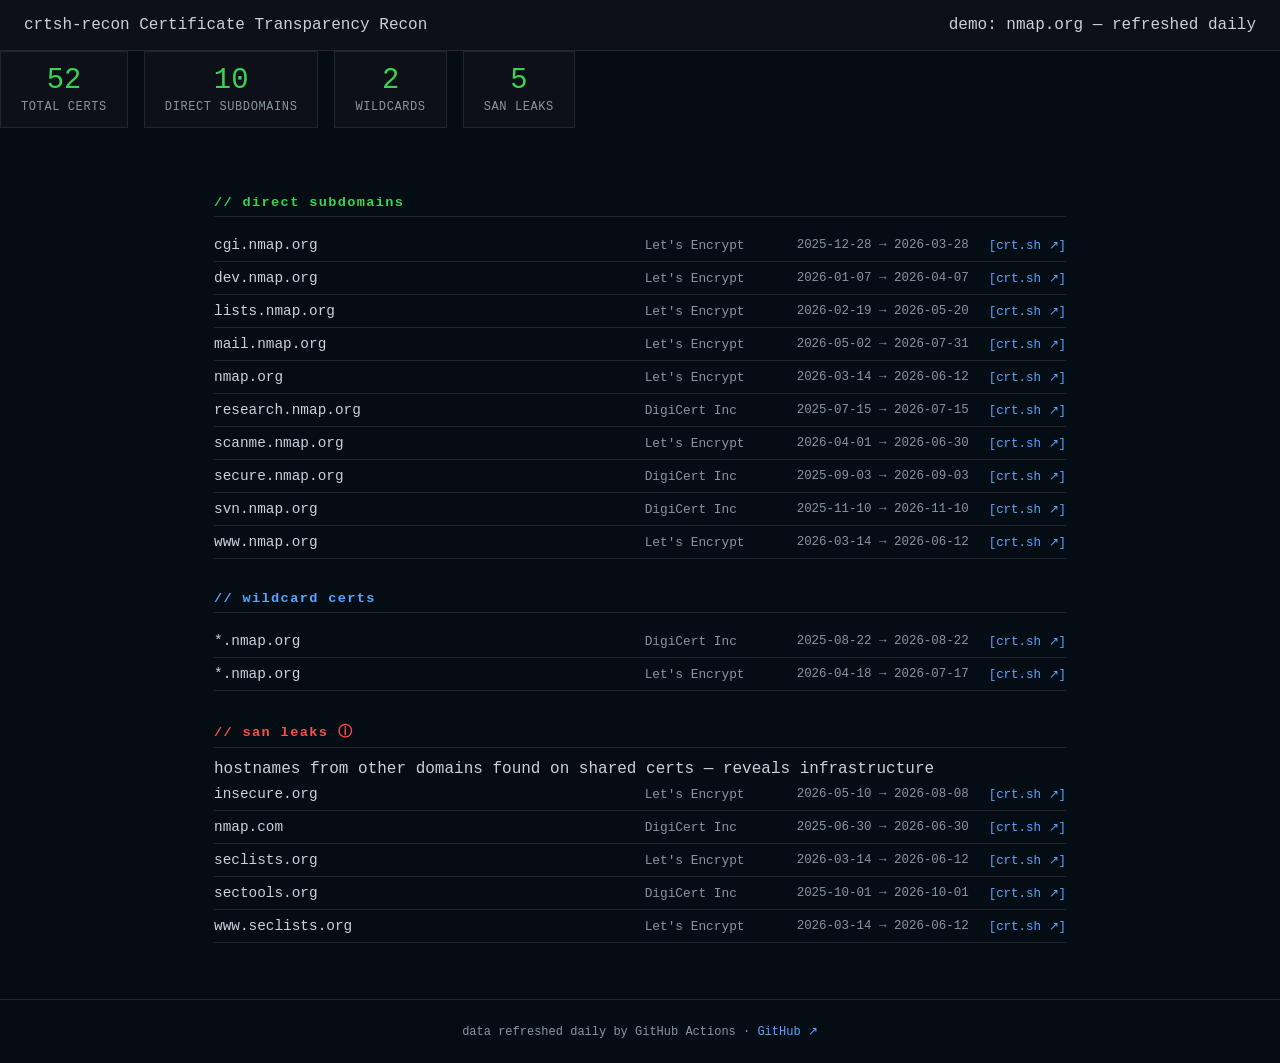
==== web/index.html @ 35f9b568 "feat: initial release — standalone crtsh-recon" ====
<!DOCTYPE html>
<html lang="en">
<head>
  <meta charset="UTF-8">
  <meta name="viewport" content="width=device-width, initial-scale=1">
  <title>crtsh-recon — CT Log Subdomain Discovery</title>
  <link rel="stylesheet" href="assets/css/style.css">
</head>
<body>

  <!-- Header -->
  <header id="header">
    <div id="header-left">
      <span id="tool-name">crtsh-recon</span>
      <span id="tool-subtitle">Certificate Transparency Recon</span>
    </div>
    <div id="header-right">
      <span id="demo-note">demo: nmap.org &mdash; refreshed daily</span>
    </div>
  </header>

  <!-- Error banner (hidden by default) -->
  <div id="error-box" class="hidden">
    <span id="error-message"></span>
  </div>

  <!-- Stats row -->
  <section id="stats-row" class="stats-row">
    <div class="stat-badge" id="stat-total-certs">
      <span class="stat-value" id="val-total-certs">&mdash;</span>
      <span class="stat-label">Total Certs</span>
    </div>
    <div class="stat-badge" id="stat-direct">
      <span class="stat-value" id="val-direct">&mdash;</span>
      <span class="stat-label">Direct Subdomains</span>
    </div>
    <div class="stat-badge" id="stat-wildcards">
      <span class="stat-value" id="val-wildcards">&mdash;</span>
      <span class="stat-label">Wildcards</span>
    </div>
    <div class="stat-badge" id="stat-leaks">
      <span class="stat-value" id="val-leaks">&mdash;</span>
      <span class="stat-label">SAN Leaks</span>
    </div>
  </section>

  <!-- Results sections -->
  <main id="results">

    <!-- Direct subdomains -->
    <section class="result-section section" id="section-direct">
      <h2 class="section-title direct">// direct subdomains</h2>
      <div class="entry-list" id="list-direct"></div>
    </section>

    <!-- Wildcard certs -->
    <section class="result-section section" id="section-wildcards">
      <h2 class="section-title wildcard">// wildcard certs</h2>
      <div class="entry-list" id="list-wildcards"></div>
    </section>

    <!-- SAN leaks -->
    <section class="result-section section" id="section-leaks">
      <h2 class="section-title leak">
        // san leaks
        <span class="section-tooltip" title="hostnames from other domains found on shared certs — reveals infrastructure">&#9432;</span>
      </h2>
      <div class="section-note leak-note">hostnames from other domains found on shared certs &mdash; reveals infrastructure</div>
      <div class="entry-list" id="list-leaks"></div>
    </section>

  </main>

  <!-- Footer -->
  <footer id="footer">
    <span>data refreshed daily by GitHub Actions</span>
    <span class="footer-sep">&middot;</span>
    <a href="https://github.com/fmfalgun/crtsh-recon" target="_blank" rel="noopener noreferrer">GitHub &#8599;</a>
  </footer>

  <script src="assets/js/main.js"></script>
</body>
</html>
---- web/assets/css/style.css ----
/* crtsh-recon — dark cyber/terminal stylesheet */

/* ── Base ───────────────────────────────────────────────────────────── */

* {
  box-sizing: border-box;
}

body {
  background-color: #050d14;
  font-family: 'Courier New', Courier, monospace;
  color: #c9d1d9;
  margin: 0;
}

/* ── Header ─────────────────────────────────────────────────────────── */

header {
  background-color: #0d1117;
  padding: 16px 24px;
  border-bottom: 1px solid #21262d;
  display: flex;
  flex-direction: row;
  justify-content: space-between;
  align-items: center;
}

.tool-name {
  color: #39d353;
  font-size: 1.2rem;
  font-weight: bold;
}

.tool-subtitle {
  color: #8b949e;
  font-size: 0.85rem;
}

.demo-note {
  color: #8b949e;
  font-size: 0.75rem;
  text-align: right;
}

/* ── Main content ───────────────────────────────────────────────────── */

main {
  max-width: 900px;
  margin: 0 auto;
  padding: 24px;
}

/* ── Stats row ──────────────────────────────────────────────────────── */

.stats-row {
  display: flex;
  flex-direction: row;
  gap: 16px;
  margin-bottom: 32px;
  flex-wrap: wrap;
}

.stat-badge {
  background-color: #0d1117;
  border: 1px solid #21262d;
  padding: 12px 20px;
  text-align: center;
}

.stat-value {
  font-size: 1.8rem;
  color: #39d353;
  display: block;
}

.stat-label {
  color: #8b949e;
  font-size: 0.75rem;
  text-transform: uppercase;
  letter-spacing: 0.05em;
}

/* ── Sections ───────────────────────────────────────────────────────── */

.section {
  margin-bottom: 32px;
}

.section-title {
  color: #8b949e;
  font-size: 0.85rem;
  letter-spacing: 0.1em;
  margin-bottom: 12px;
  border-bottom: 1px solid #21262d;
  padding-bottom: 6px;
}

.section-title.direct {
  color: #39d353;
}

.section-title.wildcard {
  color: #58a6ff;
}

.section-title.leak {
  color: #f85149;
}

/* ── Entries ────────────────────────────────────────────────────────── */

.entry {
  display: flex;
  flex-direction: row;
  align-items: center;
  gap: 12px;
  padding: 8px 0;
  border-bottom: 1px solid #21262d;
}

.entry-name {
  flex: 1;
  color: #c9d1d9;
  font-size: 0.9rem;
}

.entry-issuer {
  color: #8b949e;
  font-size: 0.8rem;
  min-width: 140px;
}

.entry-dates {
  color: #8b949e;
  font-size: 0.78rem;
  min-width: 180px;
}

.entry-link {
  color: #58a6ff;
  text-decoration: none;
  font-size: 0.78rem;
}

.entry-link:hover {
  text-decoration: underline;
}

.empty {
  color: #8b949e;
  font-style: italic;
  font-size: 0.85rem;
}

/* ── Error box ──────────────────────────────────────────────────────── */

#error-box {
  display: none;
  border: 1px solid #f85149;
  color: #f85149;
  padding: 12px 16px;
  margin-bottom: 24px;
}

/* ── Footer ─────────────────────────────────────────────────────────── */

footer {
  color: #8b949e;
  font-size: 0.75rem;
  text-align: center;
  padding: 24px;
  border-top: 1px solid #21262d;
}

footer a {
  color: #58a6ff;
  text-decoration: none;
}

footer a:hover {
  text-decoration: underline;
}

/* ── Links (global) ─────────────────────────────────────────────────── */

a {
  color: #58a6ff;
}

a:hover {
  color: #79c0ff;
}

/* ── Responsive ─────────────────────────────────────────────────────── */

@media (max-width: 600px) {
  .stats-row {
    flex-wrap: wrap;
  }

  .entry {
    flex-direction: column;
    align-items: flex-start;
  }

  .entry-issuer,
  .entry-dates {
    min-width: unset;
  }
}
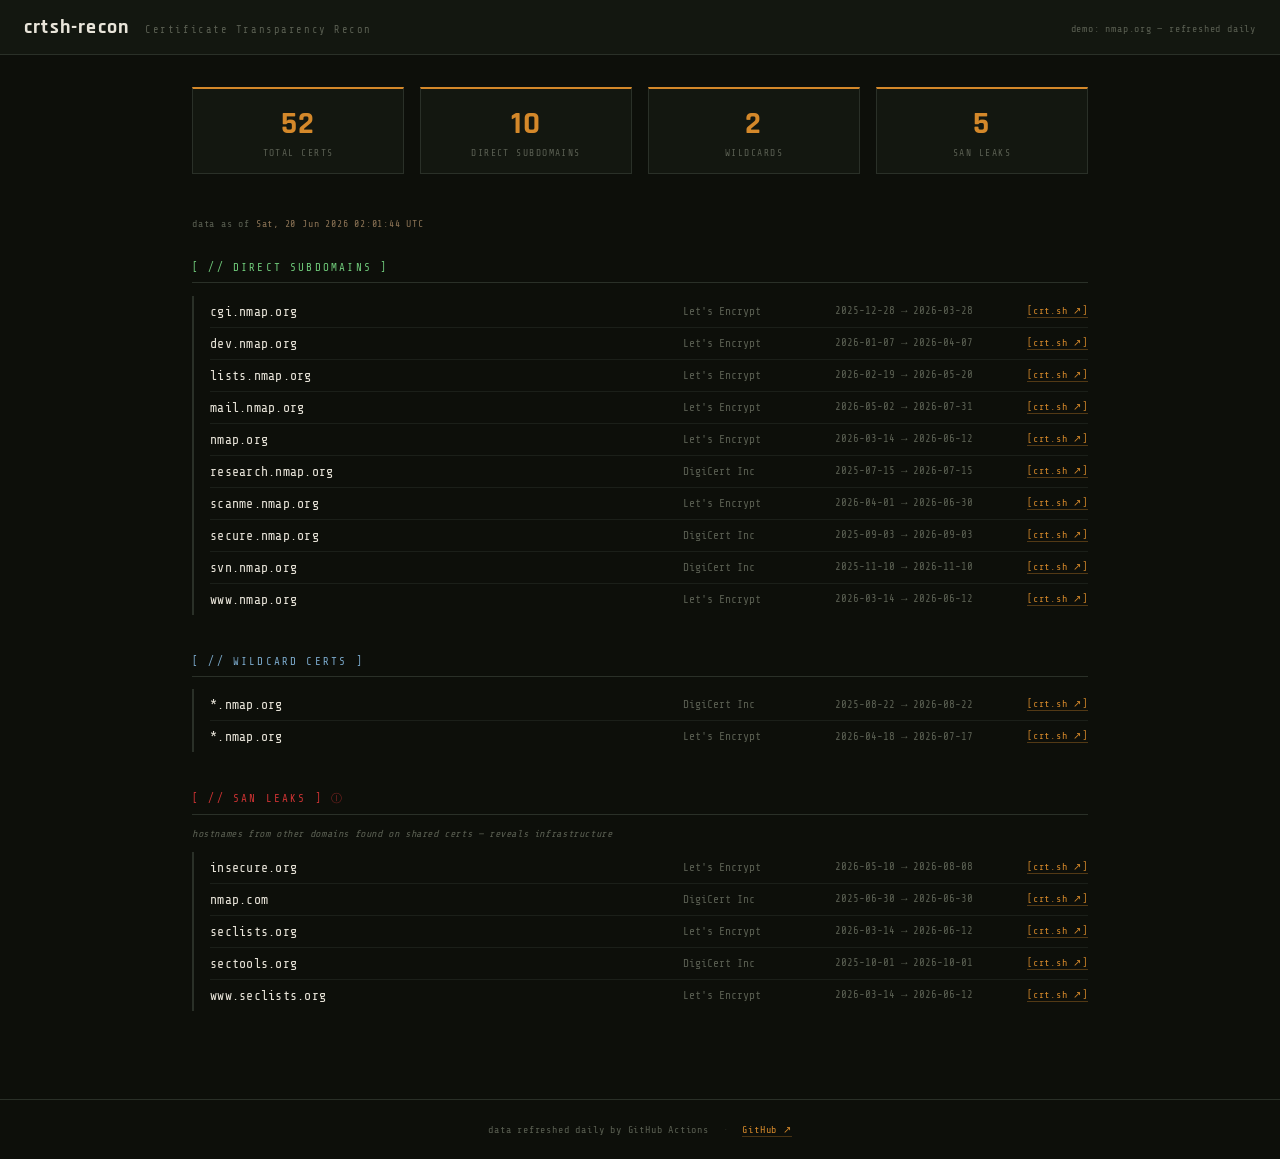
==== commit 804de2cb: "redesign: match FM//SEC portfolio palette (amber/olive, Share Tech Mono, Rajdhani)" ====
--- a/web/index.html
+++ b/web/index.html
@@ -4,6 +4,12 @@
   <meta charset="UTF-8">
   <meta name="viewport" content="width=device-width, initial-scale=1">
   <title>crtsh-recon — CT Log Subdomain Discovery</title>
+
+  <!-- Fonts (matches FM//SEC portfolio) -->
+  <link rel="preconnect" href="https://fonts.googleapis.com">
+  <link rel="preconnect" href="https://fonts.gstatic.com" crossorigin>
+  <link href="https://fonts.googleapis.com/css2?family=Share+Tech+Mono&family=Rajdhani:wght@400;600;700&display=swap" rel="stylesheet">
+
   <link rel="stylesheet" href="assets/css/style.css">
 </head>
 <body>
@@ -20,7 +26,7 @@
   </header>
 
   <!-- Error banner (hidden by default) -->
-  <div id="error-box" class="hidden">
+  <div id="error-box">
     <span id="error-message"></span>
   </div>
 
@@ -47,22 +53,24 @@
   <!-- Results sections -->
   <main id="results">
 
+    <p id="queried-at-line">data as of <span id="queried-at">&mdash;</span></p>
+
     <!-- Direct subdomains -->
     <section class="result-section section" id="section-direct">
-      <h2 class="section-title direct">// direct subdomains</h2>
+      <h2 class="section-title direct">[ // DIRECT SUBDOMAINS ]</h2>
       <div class="entry-list" id="list-direct"></div>
     </section>
 
     <!-- Wildcard certs -->
     <section class="result-section section" id="section-wildcards">
-      <h2 class="section-title wildcard">// wildcard certs</h2>
+      <h2 class="section-title wildcard">[ // WILDCARD CERTS ]</h2>
       <div class="entry-list" id="list-wildcards"></div>
     </section>
 
     <!-- SAN leaks -->
     <section class="result-section section" id="section-leaks">
       <h2 class="section-title leak">
-        // san leaks
+        [ // SAN LEAKS ]
         <span class="section-tooltip" title="hostnames from other domains found on shared certs — reveals infrastructure">&#9432;</span>
       </h2>
       <div class="section-note leak-note">hostnames from other domains found on shared certs &mdash; reveals infrastructure</div>
--- a/web/assets/css/style.css
+++ b/web/assets/css/style.css
@@ -1,210 +1,277 @@
-/* crtsh-recon — dark cyber/terminal stylesheet */
-
-/* ── Base ───────────────────────────────────────────────────────────── */
-
-* {
-  box-sizing: border-box;
-}
+/* crtsh-recon — tactical dark (FM//SEC palette) */
+
+:root {
+  --black:  #0D0F0A;
+  --card:   #131710;
+  --border: #2A3028;
+  --cream:  #E8E4D9;
+  --dim:    #5A5F52;
+  --amber:  #D4882A;
+  --khaki:  #8B7355;
+  --green:  #6FCA7A;
+  --blue:   #7AA8CA;
+  --red:    #CC3333;
+  --font-mono: 'Share Tech Mono', 'Courier New', monospace;
+  --font-display: 'Rajdhani', sans-serif;
+}
+
+* { box-sizing: border-box; }
 
 body {
-  background-color: #050d14;
-  font-family: 'Courier New', Courier, monospace;
-  color: #c9d1d9;
+  background-color: var(--black);
+  font-family: var(--font-mono);
+  color: var(--cream);
   margin: 0;
 }
 
 /* ── Header ─────────────────────────────────────────────────────────── */
 
 header {
-  background-color: #0d1117;
-  padding: 16px 24px;
-  border-bottom: 1px solid #21262d;
-  display: flex;
-  flex-direction: row;
+  background-color: var(--card);
+  padding: 14px 24px;
+  border-bottom: 1px solid var(--border);
+  display: flex;
+  align-items: center;
   justify-content: space-between;
-  align-items: center;
-}
-
-.tool-name {
-  color: #39d353;
-  font-size: 1.2rem;
-  font-weight: bold;
-}
-
-.tool-subtitle {
-  color: #8b949e;
-  font-size: 0.85rem;
-}
-
-.demo-note {
-  color: #8b949e;
-  font-size: 0.75rem;
-  text-align: right;
-}
-
-/* ── Main content ───────────────────────────────────────────────────── */
+}
+
+#header-left {
+  display: flex;
+  align-items: baseline;
+  gap: 1rem;
+}
+
+#tool-name {
+  font-family: var(--font-display);
+  font-size: 1.25rem;
+  font-weight: 700;
+  letter-spacing: .06em;
+  color: var(--cream);
+}
+
+#tool-subtitle {
+  font-family: var(--font-mono);
+  font-size: .65rem;
+  letter-spacing: .15em;
+  color: var(--dim);
+}
+
+#demo-note {
+  font-family: var(--font-mono);
+  font-size: .62rem;
+  letter-spacing: .08em;
+  color: var(--dim);
+}
+
+/* ── Outer layout (stats live outside <main>) ───────────────────────── */
+
+#stats-row {
+  max-width: 960px;
+  margin: 2rem auto 0;
+  padding: 0 2rem;
+}
 
 main {
-  max-width: 900px;
+  max-width: 960px;
   margin: 0 auto;
-  padding: 24px;
+  padding: 1.5rem 2rem 3rem;
 }
 
 /* ── Stats row ──────────────────────────────────────────────────────── */
 
 .stats-row {
   display: flex;
-  flex-direction: row;
-  gap: 16px;
-  margin-bottom: 32px;
+  gap: 1rem;
   flex-wrap: wrap;
+  margin-bottom: 0;
 }
 
 .stat-badge {
-  background-color: #0d1117;
-  border: 1px solid #21262d;
-  padding: 12px 20px;
+  background-color: var(--card);
+  border: 1px solid var(--border);
+  border-top: 2px solid var(--amber);
+  padding: .9rem 1.4rem;
   text-align: center;
+  flex: 1;
+  min-width: 120px;
 }
 
 .stat-value {
-  font-size: 1.8rem;
-  color: #39d353;
+  font-family: var(--font-display);
+  font-size: 2rem;
+  font-weight: 700;
+  color: var(--amber);
   display: block;
+  letter-spacing: .04em;
 }
 
 .stat-label {
-  color: #8b949e;
-  font-size: 0.75rem;
+  font-family: var(--font-mono);
+  font-size: .6rem;
+  letter-spacing: .15em;
   text-transform: uppercase;
-  letter-spacing: 0.05em;
-}
+  color: var(--dim);
+  display: block;
+  margin-top: .25rem;
+}
+
+/* ── Queried-at metadata line ───────────────────────────────────────── */
+
+#queried-at-line {
+  font-size: .62rem;
+  letter-spacing: .08em;
+  color: var(--dim);
+  margin: 1.25rem 0 2rem;
+}
+
+#queried-at-line span { color: var(--khaki); }
 
 /* ── Sections ───────────────────────────────────────────────────────── */
 
 .section {
-  margin-bottom: 32px;
+  margin-bottom: 2.5rem;
 }
 
 .section-title {
-  color: #8b949e;
-  font-size: 0.85rem;
-  letter-spacing: 0.1em;
-  margin-bottom: 12px;
-  border-bottom: 1px solid #21262d;
-  padding-bottom: 6px;
-}
-
-.section-title.direct {
-  color: #39d353;
-}
-
-.section-title.wildcard {
-  color: #58a6ff;
-}
-
-.section-title.leak {
-  color: #f85149;
-}
-
-/* ── Entries ────────────────────────────────────────────────────────── */
+  font-family: var(--font-mono);
+  font-size: .68rem;
+  font-weight: normal;
+  letter-spacing: .2em;
+  color: var(--khaki);
+  margin-bottom: .8rem;
+  padding-bottom: .5rem;
+  border-bottom: 1px solid var(--border);
+  text-transform: uppercase;
+}
+
+.section-title.direct   { color: var(--green); }
+.section-title.wildcard { color: var(--blue); }
+.section-title.leak     { color: var(--red); }
+
+.section-note {
+  font-size: .63rem;
+  letter-spacing: .06em;
+  color: var(--dim);
+  margin-bottom: .8rem;
+  font-style: italic;
+}
+
+.section-tooltip {
+  cursor: help;
+  opacity: .55;
+  font-style: normal;
+}
+
+/* ── Entry list ─────────────────────────────────────────────────────── */
+
+.entry-list {
+  border-left: 2px solid var(--border);
+  padding-left: 1rem;
+}
 
 .entry {
   display: flex;
-  flex-direction: row;
   align-items: center;
   gap: 12px;
-  padding: 8px 0;
-  border-bottom: 1px solid #21262d;
-}
+  padding: .5rem 0;
+  border-bottom: 1px solid rgba(42,48,40,.5);
+}
+
+.entry:last-child { border-bottom: none; }
 
 .entry-name {
   flex: 1;
-  color: #c9d1d9;
-  font-size: 0.9rem;
+  color: var(--cream);
+  font-size: .82rem;
+  letter-spacing: .02em;
 }
 
 .entry-issuer {
-  color: #8b949e;
-  font-size: 0.8rem;
+  color: var(--dim);
+  font-size: .7rem;
   min-width: 140px;
 }
 
 .entry-dates {
-  color: #8b949e;
-  font-size: 0.78rem;
+  color: var(--dim);
+  font-size: .67rem;
   min-width: 180px;
 }
 
 .entry-link {
-  color: #58a6ff;
+  font-size: .63rem;
+  letter-spacing: .08em;
+  color: var(--amber);
   text-decoration: none;
-  font-size: 0.78rem;
-}
-
-.entry-link:hover {
-  text-decoration: underline;
-}
+  border-bottom: 1px solid rgba(212,136,42,.35);
+  padding-bottom: 1px;
+  transition: border-color .2s;
+}
+
+.entry-link:hover { border-color: var(--amber); }
 
 .empty {
-  color: #8b949e;
+  color: var(--dim);
+  font-size: .75rem;
   font-style: italic;
-  font-size: 0.85rem;
 }
 
 /* ── Error box ──────────────────────────────────────────────────────── */
 
 #error-box {
   display: none;
-  border: 1px solid #f85149;
-  color: #f85149;
-  padding: 12px 16px;
-  margin-bottom: 24px;
+  border: 1px solid var(--red);
+  border-left: 3px solid var(--red);
+  background: rgba(204,51,51,.06);
+  color: var(--red);
+  font-size: .75rem;
+  padding: .75rem 1rem;
+  margin: 1.5rem 2rem;
 }
 
 /* ── Footer ─────────────────────────────────────────────────────────── */
 
 footer {
-  color: #8b949e;
-  font-size: 0.75rem;
+  font-family: var(--font-mono);
+  font-size: .63rem;
+  letter-spacing: .08em;
+  color: var(--dim);
   text-align: center;
-  padding: 24px;
-  border-top: 1px solid #21262d;
-}
+  padding: 1.5rem 2rem;
+  border-top: 1px solid var(--border);
+}
+
+.footer-sep { margin: 0 .5rem; opacity: .4; }
 
 footer a {
-  color: #58a6ff;
+  color: var(--amber);
   text-decoration: none;
-}
-
-footer a:hover {
-  text-decoration: underline;
-}
-
-/* ── Links (global) ─────────────────────────────────────────────────── */
-
-a {
-  color: #58a6ff;
-}
-
-a:hover {
-  color: #79c0ff;
-}
+  border-bottom: 1px solid rgba(212,136,42,.3);
+  padding-bottom: 1px;
+  transition: border-color .2s;
+}
+
+footer a:hover { border-color: var(--amber); }
+
+/* ── Global links ───────────────────────────────────────────────────── */
+
+a { color: var(--amber); text-decoration: none; }
+a:hover { color: var(--cream); }
 
 /* ── Responsive ─────────────────────────────────────────────────────── */
 
 @media (max-width: 600px) {
-  .stats-row {
-    flex-wrap: wrap;
-  }
+  #stats-row,
+  main { padding-left: 1rem; padding-right: 1rem; }
+
+  .stat-badge { min-width: calc(50% - .5rem); }
 
   .entry {
     flex-direction: column;
     align-items: flex-start;
+    gap: .25rem;
   }
 
   .entry-issuer,
-  .entry-dates {
-    min-width: unset;
-  }
-}
+  .entry-dates { min-width: unset; }
+}
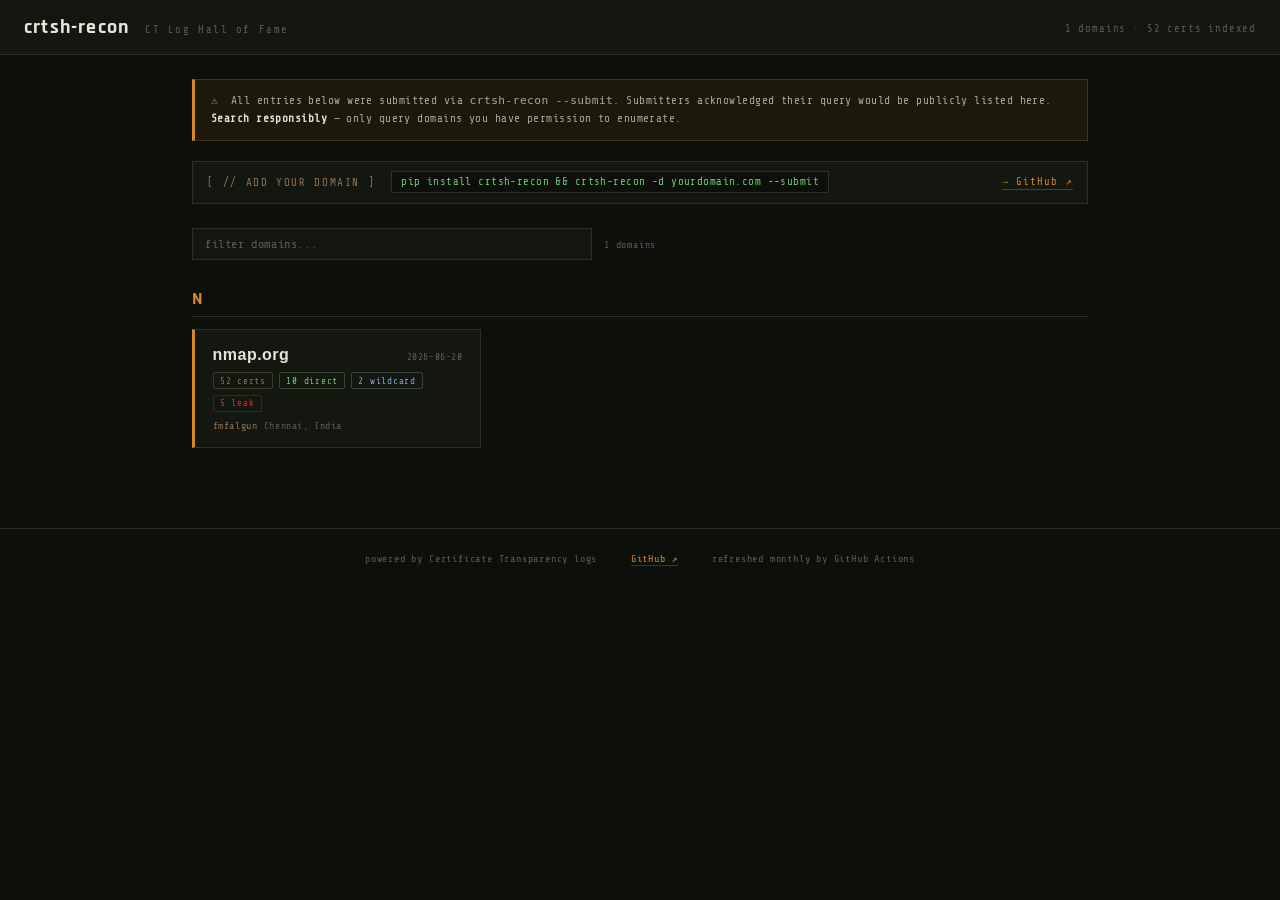
==== commit 93ecf64a: "feat: v2 — hall of fame, --submit flag, submission pipeline" ====
--- a/web/index.html
+++ b/web/index.html
@@ -3,87 +3,60 @@
 <head>
   <meta charset="UTF-8">
   <meta name="viewport" content="width=device-width, initial-scale=1">
-  <title>crtsh-recon — CT Log Subdomain Discovery</title>
-
-  <!-- Fonts (matches FM//SEC portfolio) -->
+  <title>crtsh-recon — CT Log Hall of Fame</title>
   <link rel="preconnect" href="https://fonts.googleapis.com">
   <link rel="preconnect" href="https://fonts.gstatic.com" crossorigin>
   <link href="https://fonts.googleapis.com/css2?family=Share+Tech+Mono&family=Rajdhani:wght@400;600;700&display=swap" rel="stylesheet">
-
   <link rel="stylesheet" href="assets/css/style.css">
 </head>
 <body>
 
-  <!-- Header -->
   <header id="header">
     <div id="header-left">
       <span id="tool-name">crtsh-recon</span>
-      <span id="tool-subtitle">Certificate Transparency Recon</span>
+      <span id="tool-subtitle">CT Log Hall of Fame</span>
     </div>
     <div id="header-right">
-      <span id="demo-note">demo: nmap.org &mdash; refreshed daily</span>
+      <span id="hof-stats">— domains · — certs</span>
     </div>
   </header>
 
-  <!-- Error banner (hidden by default) -->
-  <div id="error-box">
-    <span id="error-message"></span>
-  </div>
+  <div id="error-box"><span id="error-message"></span></div>
 
-  <!-- Stats row -->
-  <section id="stats-row" class="stats-row">
-    <div class="stat-badge" id="stat-total-certs">
-      <span class="stat-value" id="val-total-certs">&mdash;</span>
-      <span class="stat-label">Total Certs</span>
+  <main id="main">
+
+    <!-- Disclaimer -->
+    <div id="disclaimer">
+      <span class="disclaimer-icon">⚠</span>
+      All entries below were submitted via <code>crtsh-recon --submit</code>.
+      Submitters acknowledged their query would be publicly listed here.
+      <strong>Search responsibly</strong> — only query domains you have permission to enumerate.
     </div>
-    <div class="stat-badge" id="stat-direct">
-      <span class="stat-value" id="val-direct">&mdash;</span>
-      <span class="stat-label">Direct Subdomains</span>
+
+    <!-- How to add your domain -->
+    <div id="how-to-add">
+      <span class="howto-label">[ // ADD YOUR DOMAIN ]</span>
+      <code class="howto-cmd">pip install crtsh-recon &amp;&amp; crtsh-recon -d yourdomain.com --submit</code>
+      <a href="https://github.com/fmfalgun/crtsh-recon" target="_blank" rel="noopener noreferrer" class="howto-link">→ GitHub ↗</a>
     </div>
-    <div class="stat-badge" id="stat-wildcards">
-      <span class="stat-value" id="val-wildcards">&mdash;</span>
-      <span class="stat-label">Wildcards</span>
+
+    <!-- Search -->
+    <div id="search-row">
+      <input id="search-input" type="text" placeholder="filter domains..." autocomplete="off" spellcheck="false">
+      <span id="search-count"></span>
     </div>
-    <div class="stat-badge" id="stat-leaks">
-      <span class="stat-value" id="val-leaks">&mdash;</span>
-      <span class="stat-label">SAN Leaks</span>
-    </div>
-  </section>
 
-  <!-- Results sections -->
-  <main id="results">
-
-    <p id="queried-at-line">data as of <span id="queried-at">&mdash;</span></p>
-
-    <!-- Direct subdomains -->
-    <section class="result-section section" id="section-direct">
-      <h2 class="section-title direct">[ // DIRECT SUBDOMAINS ]</h2>
-      <div class="entry-list" id="list-direct"></div>
-    </section>
-
-    <!-- Wildcard certs -->
-    <section class="result-section section" id="section-wildcards">
-      <h2 class="section-title wildcard">[ // WILDCARD CERTS ]</h2>
-      <div class="entry-list" id="list-wildcards"></div>
-    </section>
-
-    <!-- SAN leaks -->
-    <section class="result-section section" id="section-leaks">
-      <h2 class="section-title leak">
-        [ // SAN LEAKS ]
-        <span class="section-tooltip" title="hostnames from other domains found on shared certs — reveals infrastructure">&#9432;</span>
-      </h2>
-      <div class="section-note leak-note">hostnames from other domains found on shared certs &mdash; reveals infrastructure</div>
-      <div class="entry-list" id="list-leaks"></div>
-    </section>
+    <!-- Alphabetical domain list — JS fills this -->
+    <div id="domain-list"></div>
 
   </main>
 
-  <!-- Footer -->
   <footer id="footer">
-    <span>data refreshed daily by GitHub Actions</span>
-    <span class="footer-sep">&middot;</span>
-    <a href="https://github.com/fmfalgun/crtsh-recon" target="_blank" rel="noopener noreferrer">GitHub &#8599;</a>
+    <span>powered by Certificate Transparency logs</span>
+    <span class="footer-sep">·</span>
+    <a href="https://github.com/fmfalgun/crtsh-recon" target="_blank" rel="noopener noreferrer">GitHub ↗</a>
+    <span class="footer-sep">·</span>
+    <span>refreshed monthly by GitHub Actions</span>
   </footer>
 
   <script src="assets/js/main.js"></script>
--- a/web/assets/css/style.css
+++ b/web/assets/css/style.css
@@ -275,3 +275,248 @@
   .entry-issuer,
   .entry-dates { min-width: unset; }
 }
+
+/* ── Hall of Fame — Disclaimer ──────────────────────────────────────── */
+
+#disclaimer {
+  background: rgba(212,136,42,.07);
+  border: 1px solid rgba(212,136,42,.25);
+  border-left: 3px solid var(--amber);
+  padding: .75rem 1rem;
+  font-size: .7rem;
+  letter-spacing: .04em;
+  color: rgba(232,228,217,.7);
+  margin-bottom: 1.25rem;
+  line-height: 1.6;
+}
+
+#disclaimer .disclaimer-icon {
+  color: var(--amber);
+  margin-right: .4rem;
+}
+
+#disclaimer strong {
+  color: var(--cream);
+}
+
+/* ── Hall of Fame — How to add ──────────────────────────────────────── */
+
+#how-to-add {
+  display: flex;
+  align-items: center;
+  gap: 1rem;
+  flex-wrap: wrap;
+  margin-bottom: 1.5rem;
+  padding: .6rem .9rem;
+  background: var(--card);
+  border: 1px solid var(--border);
+  font-size: .68rem;
+}
+
+.howto-label {
+  font-family: var(--font-mono);
+  letter-spacing: .15em;
+  color: var(--khaki);
+  white-space: nowrap;
+}
+
+.howto-cmd {
+  font-family: var(--font-mono);
+  color: var(--green);
+  background: var(--black);
+  padding: .25rem .55rem;
+  border: 1px solid var(--border);
+  font-size: .67rem;
+  letter-spacing: .04em;
+}
+
+.howto-link {
+  font-family: var(--font-mono);
+  font-size: .65rem;
+  letter-spacing: .1em;
+  color: var(--amber);
+  text-decoration: none;
+  border-bottom: 1px solid rgba(212,136,42,.35);
+  padding-bottom: 1px;
+  transition: border-color .2s;
+  margin-left: auto;
+}
+.howto-link:hover { border-color: var(--amber); }
+
+/* ── Hall of Fame — Search ──────────────────────────────────────────── */
+
+#search-row {
+  display: flex;
+  align-items: center;
+  gap: .75rem;
+  margin-bottom: 1.75rem;
+}
+
+#search-input {
+  flex: 1;
+  max-width: 400px;
+  background: var(--card);
+  border: 1px solid var(--border);
+  color: var(--cream);
+  font-family: var(--font-mono);
+  font-size: .75rem;
+  letter-spacing: .05em;
+  padding: .5rem .75rem;
+  outline: none;
+  transition: border-color .2s;
+}
+#search-input::placeholder { color: var(--dim); }
+#search-input:focus { border-color: var(--amber); }
+
+#search-count {
+  font-family: var(--font-mono);
+  font-size: .62rem;
+  letter-spacing: .08em;
+  color: var(--dim);
+}
+
+/* ── Hall of Fame — Alpha sections ─────────────────────────────────── */
+
+.alpha-section {
+  margin-bottom: 2rem;
+}
+
+.alpha-heading {
+  font-family: var(--font-display);
+  font-size: 1.1rem;
+  font-weight: 700;
+  letter-spacing: .12em;
+  color: var(--amber);
+  margin-bottom: .75rem;
+  padding-bottom: .4rem;
+  border-bottom: 1px solid var(--border);
+}
+
+.alpha-cards {
+  display: grid;
+  grid-template-columns: repeat(auto-fill, minmax(280px, 1fr));
+  gap: .9rem;
+}
+
+/* ── Hall of Fame — Domain card ─────────────────────────────────────── */
+
+.domain-card {
+  background: var(--card);
+  border: 1px solid var(--border);
+  border-left: 3px solid var(--amber);
+  padding: 1rem 1.1rem;
+  cursor: pointer;
+  transition: border-left-color .2s, background .2s;
+}
+
+.domain-card:hover {
+  background: #161A12;
+  border-left-color: var(--cream);
+}
+
+.domain-card.expanded {
+  border-left-color: var(--green);
+}
+
+.card-header-row {
+  display: flex;
+  justify-content: space-between;
+  align-items: baseline;
+  margin-bottom: .5rem;
+}
+
+.card-domain {
+  font-family: var(--font-display);
+  font-size: 1rem;
+  font-weight: 600;
+  color: var(--cream);
+  letter-spacing: .03em;
+  word-break: break-all;
+}
+
+.card-date {
+  font-family: var(--font-mono);
+  font-size: .6rem;
+  letter-spacing: .06em;
+  color: var(--dim);
+  white-space: nowrap;
+  margin-left: .5rem;
+}
+
+.card-stats {
+  display: flex;
+  flex-wrap: wrap;
+  gap: .35rem;
+  margin-bottom: .5rem;
+}
+
+.card-stat {
+  font-family: var(--font-mono);
+  font-size: .58rem;
+  letter-spacing: .08em;
+  padding: .15rem .4rem;
+  border: 1px solid;
+  border-radius: 2px;
+}
+
+.card-stat.certs  { color: var(--khaki); border-color: rgba(139,115,85,.35); }
+.card-stat.direct { color: var(--green); border-color: rgba(111,202,122,.3); }
+.card-stat.wildcard { color: var(--blue); border-color: rgba(122,168,202,.3); }
+.card-stat.leak   { color: var(--red);  border-color: rgba(204,51,51,.3); }
+
+.card-contributor {
+  font-family: var(--font-mono);
+  font-size: .62rem;
+  letter-spacing: .06em;
+  color: var(--dim);
+}
+
+.card-contributor .card-name {
+  color: var(--khaki);
+  margin-right: .4rem;
+}
+
+/* ── Hall of Fame — Expanded detail panel ───────────────────────────── */
+
+.card-detail {
+  margin-top: .85rem;
+  padding-top: .85rem;
+  border-top: 1px solid var(--border);
+}
+
+.detail-loading {
+  font-family: var(--font-mono);
+  font-size: .72rem;
+  color: var(--dim);
+  font-style: italic;
+}
+
+/* detail panel reuses .section-title, .entry-list, .entry, .entry-name,
+   .entry-issuer, .entry-dates, .entry-link, .empty — already defined above */
+
+/* ── Header stats (hof-stats) ───────────────────────────────────────── */
+
+#hof-stats {
+  font-family: var(--font-mono);
+  font-size: .65rem;
+  letter-spacing: .08em;
+  color: var(--dim);
+}
+
+/* ── Responsive additions ───────────────────────────────────────────── */
+
+@media (max-width: 600px) {
+  .alpha-cards {
+    grid-template-columns: 1fr;
+  }
+
+  #how-to-add {
+    flex-direction: column;
+    align-items: flex-start;
+    gap: .5rem;
+  }
+
+  .howto-link { margin-left: 0; }
+
+  #search-input { max-width: 100%; }
+}
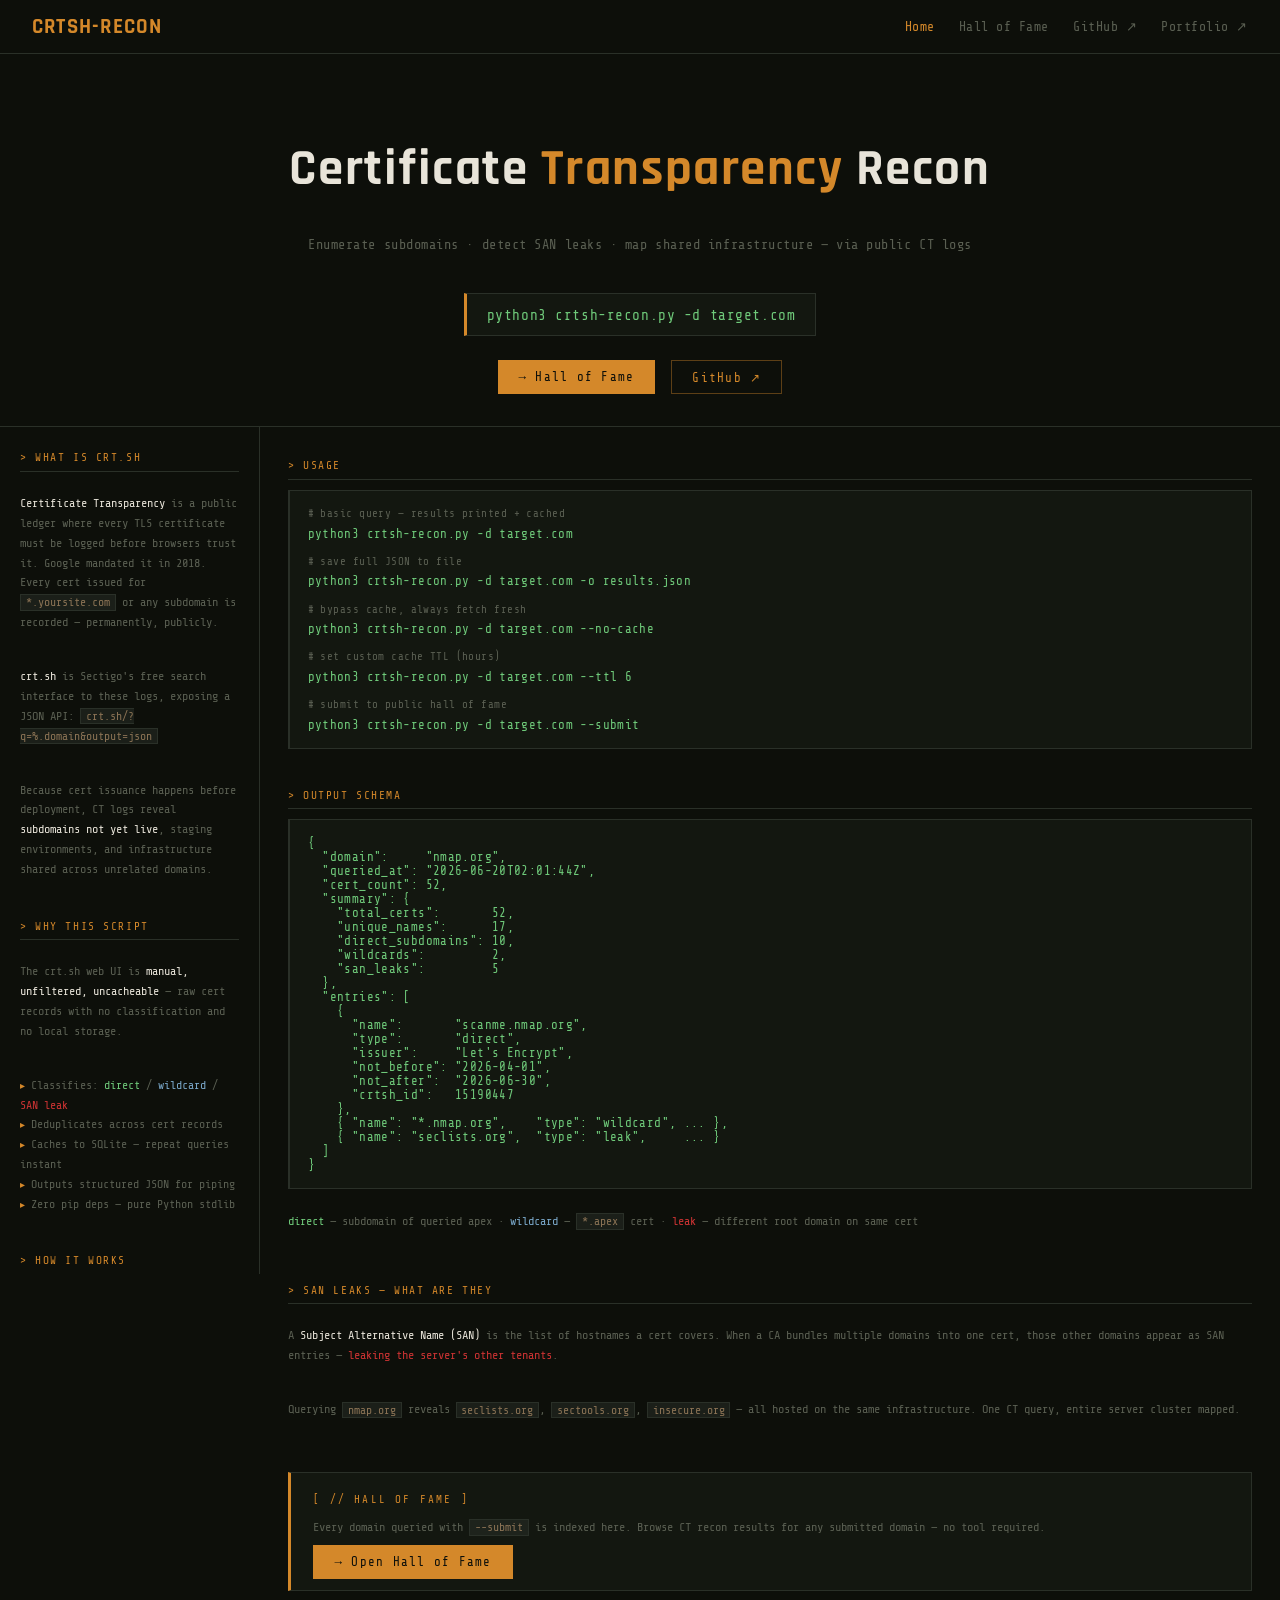
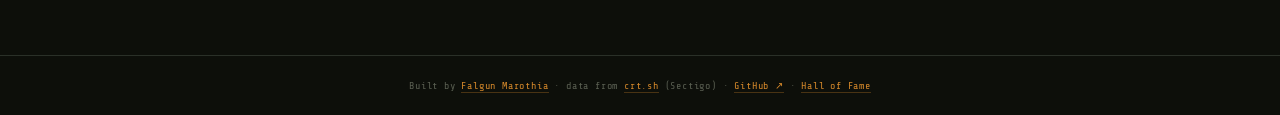
==== commit 7b477248: "feat: home landing page + consistent nav across all pages" ====
--- a/web/index.html
+++ b/web/index.html
@@ -3,7 +3,8 @@
 <head>
   <meta charset="UTF-8">
   <meta name="viewport" content="width=device-width, initial-scale=1">
-  <title>crtsh-recon — CT Log Hall of Fame</title>
+  <title>crtsh-recon — Certificate Transparency Subdomain Discovery</title>
+  <meta name="description" content="crtsh-recon — query Certificate Transparency logs to enumerate subdomains, detect SAN leaks, and map shared infrastructure. Zero dependencies, pure Python stdlib.">
   <link rel="preconnect" href="https://fonts.googleapis.com">
   <link rel="preconnect" href="https://fonts.gstatic.com" crossorigin>
   <link href="https://fonts.googleapis.com/css2?family=Share+Tech+Mono&family=Rajdhani:wght@400;600;700&display=swap" rel="stylesheet">
@@ -11,54 +12,174 @@
 </head>
 <body>
 
-  <header id="header">
-    <div id="header-left">
-      <span id="tool-name">crtsh-recon</span>
-      <span id="tool-subtitle">CT Log Hall of Fame</span>
-    </div>
-    <div id="header-right">
-      <span id="hof-stats">— domains · — certs</span>
-    </div>
-  </header>
+<nav>
+  <a class="nav-brand" href="index.html">CRTSH-RECON</a>
+  <div class="nav-links">
+    <a href="index.html" class="nav-active">Home</a>
+    <a href="hall-of-fame.html">Hall of Fame</a>
+    <a href="https://github.com/fmfalgun/crtsh-recon" target="_blank" rel="noopener noreferrer">GitHub ↗</a>
+    <a href="https://fmfalgun.github.io" target="_blank" rel="noopener noreferrer">Portfolio ↗</a>
+  </div>
+</nav>
 
-  <div id="error-box"><span id="error-message"></span></div>
+<div class="hero">
+  <h1>Certificate <span>Transparency</span> Recon</h1>
+  <p>Enumerate subdomains · detect SAN leaks · map shared infrastructure — via public CT logs</p>
+  <div class="install-block">
+    <code class="install-cmd">python3 crtsh-recon.py -d target.com</code>
+  </div>
+  <div class="hero-cta-row">
+    <a href="hall-of-fame.html" class="cta-btn">→ Hall of Fame</a>
+    <a href="https://github.com/fmfalgun/crtsh-recon" target="_blank" rel="noopener noreferrer" class="cta-ghost">GitHub ↗</a>
+  </div>
+</div>
 
-  <main id="main">
+<div class="layout">
 
-    <!-- Disclaimer -->
-    <div id="disclaimer">
-      <span class="disclaimer-icon">⚠</span>
-      All entries below were submitted via <code>crtsh-recon --submit</code>.
-      Submitters acknowledged their query would be publicly listed here.
-      <strong>Search responsibly</strong> — only query domains you have permission to enumerate.
+  <!-- LEFT: sticky info panel -->
+  <aside class="info-panel">
+
+    <div class="panel-block">
+      <div class="panel-heading">&gt; WHAT IS CRT.SH</div>
+      <p class="panel-text">
+        <span class="hl">Certificate Transparency</span> is a public ledger where every TLS certificate
+        must be logged before browsers trust it. Google mandated it in 2018. Every cert issued for
+        <code class="inline-code">*.yoursite.com</code> or any subdomain is recorded — permanently, publicly.
+      </p>
+      <p class="panel-text">
+        <span class="hl">crt.sh</span> is Sectigo's free search interface to these logs, exposing a JSON API:
+        <code class="inline-code">crt.sh/?q=%.domain&output=json</code>
+      </p>
+      <p class="panel-text">
+        Because cert issuance happens before deployment, CT logs reveal
+        <span class="hl">subdomains not yet live</span>, staging environments, and infrastructure
+        shared across unrelated domains.
+      </p>
     </div>
 
-    <!-- How to add your domain -->
-    <div id="how-to-add">
-      <span class="howto-label">[ // ADD YOUR DOMAIN ]</span>
-      <code class="howto-cmd">pip install crtsh-recon &amp;&amp; crtsh-recon -d yourdomain.com --submit</code>
-      <a href="https://github.com/fmfalgun/crtsh-recon" target="_blank" rel="noopener noreferrer" class="howto-link">→ GitHub ↗</a>
+    <div class="panel-block">
+      <div class="panel-heading">&gt; WHY THIS SCRIPT</div>
+      <p class="panel-text">
+        The crt.sh web UI is <span class="hl">manual, unfiltered, uncacheable</span> — raw cert
+        records with no classification and no local storage.
+      </p>
+      <ul class="panel-list">
+        <li>Classifies: <span class="direct-hl">direct</span> / <span class="wildcard-hl">wildcard</span> / <span class="leak-hl">SAN leak</span></li>
+        <li>Deduplicates across cert records</li>
+        <li>Caches to SQLite — repeat queries instant</li>
+        <li>Outputs structured JSON for piping</li>
+        <li>Zero pip deps — pure Python stdlib</li>
+      </ul>
     </div>
 
-    <!-- Search -->
-    <div id="search-row">
-      <input id="search-input" type="text" placeholder="filter domains..." autocomplete="off" spellcheck="false">
-      <span id="search-count"></span>
+    <div class="panel-block">
+      <div class="panel-heading">&gt; HOW IT WORKS</div>
+      <div class="arch-diagram">
+        <div class="arch-box input-box">python3 crtsh-recon.py -d target.com</div>
+        <div class="arch-arrow">▼</div>
+        <div class="arch-box engine-box">crt.sh JSON API<span class="arch-sub">crt.sh/?q=%.target.com&output=json</span></div>
+        <div class="arch-arrow">▼</div>
+        <div class="arch-cache">
+          <div class="cache-label">SQLITE CACHE (cache.db)</div>
+          <div class="cache-sub">fresh (&lt;24h)? serve instantly<br>stale? fetch live</div>
+        </div>
+        <div class="arch-arrow">▼</div>
+        <div class="arch-box engine-box">CLASSIFY HOSTNAMES<span class="arch-sub">direct · wildcard · SAN leak</span></div>
+        <div class="arch-arrow">▼</div>
+        <div class="arch-box output-box">JSON OUTPUT + STDOUT SUMMARY</div>
+      </div>
     </div>
 
-    <!-- Alphabetical domain list — JS fills this -->
-    <div id="domain-list"></div>
+  </aside>
+
+  <!-- RIGHT: main content -->
+  <main class="home-main">
+
+    <div class="panel-block home-panel">
+      <div class="panel-heading">&gt; USAGE</div>
+      <div class="code-block">
+        <div class="code-comment"># basic query — results printed + cached</div>
+        <pre class="code-pre">python3 crtsh-recon.py -d target.com</pre>
+        <div class="code-comment"># save full JSON to file</div>
+        <pre class="code-pre">python3 crtsh-recon.py -d target.com -o results.json</pre>
+        <div class="code-comment"># bypass cache, always fetch fresh</div>
+        <pre class="code-pre">python3 crtsh-recon.py -d target.com --no-cache</pre>
+        <div class="code-comment"># set custom cache TTL (hours)</div>
+        <pre class="code-pre">python3 crtsh-recon.py -d target.com --ttl 6</pre>
+        <div class="code-comment"># submit to public hall of fame</div>
+        <pre class="code-pre">python3 crtsh-recon.py -d target.com --submit</pre>
+      </div>
+    </div>
+
+    <div class="panel-block home-panel">
+      <div class="panel-heading">&gt; OUTPUT SCHEMA</div>
+      <div class="code-block">
+<pre class="code-pre">{
+  "domain":     "nmap.org",
+  "queried_at": "2026-06-20T02:01:44Z",
+  "cert_count": 52,
+  "summary": {
+    "total_certs":       52,
+    "unique_names":      17,
+    "direct_subdomains": 10,
+    "wildcards":         2,
+    "san_leaks":         5
+  },
+  "entries": [
+    {
+      "name":       "scanme.nmap.org",
+      "type":       "direct",
+      "issuer":     "Let's Encrypt",
+      "not_before": "2026-04-01",
+      "not_after":  "2026-06-30",
+      "crtsh_id":   15190447
+    },
+    { "name": "*.nmap.org",    "type": "wildcard", ... },
+    { "name": "seclists.org",  "type": "leak",     ... }
+  ]
+}</pre>
+      </div>
+      <p class="panel-text schema-note">
+        <span class="direct-hl">direct</span> — subdomain of queried apex ·
+        <span class="wildcard-hl">wildcard</span> — <code class="inline-code">*.apex</code> cert ·
+        <span class="leak-hl">leak</span> — different root domain on same cert
+      </p>
+    </div>
+
+    <div class="panel-block home-panel">
+      <div class="panel-heading">&gt; SAN LEAKS — WHAT ARE THEY</div>
+      <p class="panel-text">
+        A <span class="hl">Subject Alternative Name (SAN)</span> is the list of hostnames a cert covers.
+        When a CA bundles multiple domains into one cert, those other domains appear as SAN entries —
+        <span class="leak-hl">leaking the server's other tenants</span>.
+      </p>
+      <p class="panel-text">
+        Querying <code class="inline-code">nmap.org</code> reveals
+        <code class="inline-code">seclists.org</code>, <code class="inline-code">sectools.org</code>,
+        <code class="inline-code">insecure.org</code> — all hosted on the same infrastructure.
+        One CT query, entire server cluster mapped.
+      </p>
+    </div>
+
+    <div class="hof-cta-card">
+      <div class="hof-cta-label">[ // HALL OF FAME ]</div>
+      <p class="hof-cta-desc">
+        Every domain queried with <code class="inline-code">--submit</code> is indexed here.
+        Browse CT recon results for any submitted domain — no tool required.
+      </p>
+      <a href="hall-of-fame.html" class="cta-btn">→ Open Hall of Fame</a>
+    </div>
 
   </main>
 
-  <footer id="footer">
-    <span>powered by Certificate Transparency logs</span>
-    <span class="footer-sep">·</span>
-    <a href="https://github.com/fmfalgun/crtsh-recon" target="_blank" rel="noopener noreferrer">GitHub ↗</a>
-    <span class="footer-sep">·</span>
-    <span>refreshed monthly by GitHub Actions</span>
-  </footer>
+</div>
 
-  <script src="assets/js/main.js"></script>
+<footer class="site-footer">
+  Built by <a href="https://fmfalgun.github.io" target="_blank" rel="noopener noreferrer">Falgun Marothia</a>
+  &middot; data from <a href="https://crt.sh" target="_blank" rel="noopener noreferrer">crt.sh</a> (Sectigo)
+  &middot; <a href="https://github.com/fmfalgun/crtsh-recon" target="_blank" rel="noopener noreferrer">GitHub ↗</a>
+  &middot; <a href="hall-of-fame.html">Hall of Fame</a>
+</footer>
+
 </body>
 </html>
--- a/web/assets/css/style.css
+++ b/web/assets/css/style.css
@@ -253,6 +253,423 @@
 
 footer a:hover { border-color: var(--amber); }
 
+/* ── Nav (consistent across all pages — matches portfolio) ──────────── */
+
+nav {
+  display: flex;
+  align-items: center;
+  justify-content: space-between;
+  padding: .85rem 2rem;
+  border-bottom: 1px solid var(--border);
+  background: var(--black);
+  position: sticky;
+  top: 0;
+  z-index: 100;
+}
+
+.nav-brand {
+  font-family: var(--font-display);
+  font-size: 1.3rem;
+  font-weight: 700;
+  color: var(--amber);
+  letter-spacing: .06em;
+  text-decoration: none;
+}
+
+.nav-links { display: flex; gap: 1.5rem; }
+
+.nav-links a {
+  color: var(--dim);
+  text-decoration: none;
+  font-family: var(--font-mono);
+  font-size: .82rem;
+  letter-spacing: .04em;
+  transition: color .2s;
+}
+
+.nav-links a:hover { color: var(--amber); }
+.nav-active { color: var(--amber) !important; pointer-events: none; }
+
+/* ── Hero (home page) ───────────────────────────────────────────────── */
+
+.hero {
+  padding: 3rem 2rem 2rem;
+  text-align: center;
+  border-bottom: 1px solid var(--border);
+}
+
+.hero h1 {
+  font-family: var(--font-display);
+  font-size: clamp(2rem, 5vw, 3.2rem);
+  font-weight: 700;
+  color: var(--cream);
+  letter-spacing: .03em;
+}
+
+.hero h1 span { color: var(--amber); }
+
+.hero > p {
+  color: var(--dim);
+  font-family: var(--font-mono);
+  font-size: .85rem;
+  margin-top: .6rem;
+  letter-spacing: .04em;
+}
+
+.install-block {
+  margin: 1.75rem auto 0;
+  display: inline-block;
+  background: var(--card);
+  border: 1px solid var(--border);
+  border-left: 3px solid var(--amber);
+  padding: .7rem 1.25rem;
+}
+
+.install-cmd {
+  font-family: var(--font-mono);
+  font-size: .9rem;
+  color: var(--green);
+  letter-spacing: .04em;
+}
+
+.hero-cta-row {
+  display: flex;
+  justify-content: center;
+  gap: 1rem;
+  margin-top: 1.5rem;
+  flex-wrap: wrap;
+}
+
+.cta-btn {
+  font-family: var(--font-mono);
+  font-size: .78rem;
+  letter-spacing: .1em;
+  color: var(--black);
+  background: var(--amber);
+  padding: .55rem 1.25rem;
+  text-decoration: none;
+  border: 1px solid var(--amber);
+  transition: opacity .2s;
+}
+.cta-btn:hover { opacity: .85; color: var(--black); }
+
+.cta-ghost {
+  font-family: var(--font-mono);
+  font-size: .78rem;
+  letter-spacing: .1em;
+  color: var(--amber);
+  border: 1px solid rgba(212,136,42,.4);
+  padding: .55rem 1.25rem;
+  text-decoration: none;
+  transition: border-color .2s;
+}
+.cta-ghost:hover { border-color: var(--amber); color: var(--amber); }
+
+/* ── Two-column layout (home page) ─────────────────────────────────── */
+
+.layout {
+  display: grid;
+  grid-template-columns: 260px 1fr;
+  max-width: 1280px;
+  margin: 0 auto;
+  align-items: start;
+}
+
+.layout main {
+  max-width: none;
+  margin: 0;
+  padding: 2rem 1.75rem 4rem;
+  min-width: 0;
+}
+
+/* ── Info panel (sticky left sidebar) ──────────────────────────────── */
+
+.info-panel {
+  position: sticky;
+  top: 53px;
+  height: calc(100vh - 53px);
+  overflow-y: auto;
+  overflow-x: hidden;
+  border-right: 1px solid var(--border);
+  padding: 1.5rem 1.25rem;
+  display: flex;
+  flex-direction: column;
+  gap: 1.75rem;
+  scrollbar-width: thin;
+  scrollbar-color: var(--border) transparent;
+}
+.info-panel::-webkit-scrollbar { width: 4px; }
+.info-panel::-webkit-scrollbar-thumb { background: var(--border); }
+
+.panel-block {
+  display: flex;
+  flex-direction: column;
+  gap: .65rem;
+}
+
+.panel-heading {
+  font-family: var(--font-mono);
+  font-size: .7rem;
+  color: var(--amber);
+  letter-spacing: .14em;
+  text-transform: uppercase;
+  padding-bottom: .4rem;
+  border-bottom: 1px solid var(--border);
+}
+
+.panel-text {
+  font-family: var(--font-mono);
+  font-size: .75rem;
+  color: var(--dim);
+  line-height: 1.65;
+}
+
+.panel-text .hl { color: var(--cream); }
+.panel-text .inline-code,
+.inline-code {
+  font-family: var(--font-mono);
+  font-size: .72rem;
+  background: rgba(42,48,40,.5);
+  color: var(--khaki);
+  padding: .05rem .3rem;
+  border: 1px solid var(--border);
+}
+
+.panel-list {
+  font-family: var(--font-mono);
+  font-size: .73rem;
+  color: var(--dim);
+  line-height: 1.7;
+  list-style: none;
+  padding: 0;
+}
+
+.panel-list li::before {
+  content: '▸ ';
+  color: var(--amber);
+  font-size: .65rem;
+}
+
+/* ── Arch diagram ───────────────────────────────────────────────────── */
+
+.arch-diagram {
+  display: flex;
+  flex-direction: column;
+  align-items: center;
+  gap: .28rem;
+  font-family: var(--font-mono);
+  font-size: .7rem;
+}
+
+.arch-box {
+  width: 100%;
+  background: rgba(42,48,40,.4);
+  border: 1px solid var(--border);
+  padding: .4rem .6rem;
+  color: var(--cream);
+  text-align: center;
+  font-size: .68rem;
+  letter-spacing: .05em;
+  display: flex;
+  flex-direction: column;
+  gap: .1rem;
+}
+
+.arch-sub  { color: var(--dim); font-size: .6rem; }
+.input-box  { border-color: var(--amber); color: var(--amber); }
+.output-box { border-color: var(--blue);  color: var(--blue);  font-size: .62rem; }
+.engine-box { border-color: var(--border); }
+.arch-arrow { color: var(--dim); font-size: .8rem; line-height: 1; }
+
+.arch-cache {
+  width: 100%;
+  border: 1px dashed var(--border);
+  padding: .35rem .6rem;
+  text-align: center;
+}
+.cache-label { color: var(--amber); font-size: .65rem; letter-spacing: .06em; }
+.cache-sub   { color: var(--dim);   font-size: .58rem; margin-top: .1rem; line-height: 1.4; }
+
+/* ── Code blocks (home page right panel) ───────────────────────────── */
+
+.home-panel {
+  margin-bottom: 2.5rem;
+}
+
+.code-block {
+  background: var(--card);
+  border: 1px solid var(--border);
+  border-left: 2px solid var(--border);
+  padding: 1rem 1.1rem;
+  display: flex;
+  flex-direction: column;
+  gap: .4rem;
+}
+
+.code-comment {
+  font-family: var(--font-mono);
+  font-size: .68rem;
+  color: var(--dim);
+  letter-spacing: .04em;
+  margin-top: .5rem;
+}
+.code-comment:first-child { margin-top: 0; }
+
+.code-pre {
+  font-family: var(--font-mono);
+  font-size: .78rem;
+  color: var(--green);
+  letter-spacing: .03em;
+  white-space: pre;
+  overflow-x: auto;
+  margin: 0;
+}
+
+.schema-note {
+  margin-top: .75rem;
+}
+
+/* ── Colour helpers (used in text) ─────────────────────────────────── */
+
+.direct-hl   { color: var(--green); }
+.wildcard-hl { color: var(--blue); }
+.leak-hl     { color: var(--red); }
+
+/* ── Hall-of-fame CTA card (home page) ─────────────────────────────── */
+
+.hof-cta-card {
+  background: var(--card);
+  border: 1px solid var(--border);
+  border-left: 3px solid var(--amber);
+  padding: 1.25rem 1.4rem;
+  margin-top: 2rem;
+}
+
+.hof-cta-label {
+  font-family: var(--font-mono);
+  font-size: .68rem;
+  letter-spacing: .2em;
+  color: var(--amber);
+  margin-bottom: .7rem;
+}
+
+.hof-cta-desc {
+  font-family: var(--font-mono);
+  font-size: .75rem;
+  color: var(--dim);
+  line-height: 1.6;
+  margin-bottom: .9rem;
+}
+
+/* ── Hall of Fame sub-header ────────────────────────────────────────── */
+
+.hof-subheader {
+  border-bottom: 1px solid var(--border);
+  padding: .55rem 2rem;
+  font-family: var(--font-mono);
+  font-size: .65rem;
+  letter-spacing: .08em;
+  color: var(--dim);
+}
+
+/* ── Domain detail — header row below nav ───────────────────────────── */
+
+.domain-header {
+  max-width: 960px;
+  margin: 0 auto;
+  padding: .75rem 2rem;
+  border-bottom: 1px solid var(--border);
+  display: flex;
+  align-items: baseline;
+  gap: 1.5rem;
+}
+
+.domain-name-display {
+  font-family: var(--font-display);
+  font-size: 1.25rem;
+  font-weight: 700;
+  color: var(--cream);
+  letter-spacing: .04em;
+}
+
+.domain-contributor {
+  font-family: var(--font-mono);
+  font-size: .65rem;
+  letter-spacing: .08em;
+  color: var(--khaki);
+}
+
+/* ── Site footer (home / hof / domain pages) ────────────────────────── */
+
+.site-footer {
+  font-family: var(--font-mono);
+  font-size: .63rem;
+  letter-spacing: .08em;
+  color: var(--dim);
+  text-align: center;
+  padding: 1.5rem 2rem;
+  border-top: 1px solid var(--border);
+}
+
+.site-footer a {
+  color: var(--amber);
+  text-decoration: none;
+  border-bottom: 1px solid rgba(212,136,42,.3);
+  padding-bottom: 1px;
+  transition: border-color .2s;
+}
+.site-footer a:hover { border-color: var(--amber); }
+
+/* ── Responsive — nav + layout ──────────────────────────────────────── */
+
+@media (max-width: 900px) {
+  .layout {
+    grid-template-columns: 1fr;
+  }
+
+  .info-panel {
+    position: static;
+    height: auto;
+    border-right: none;
+    border-bottom: 1px solid var(--border);
+  }
+
+  .layout main { padding: 1.5rem 1.25rem 3rem; }
+}
+
+@media (max-width: 600px) {
+  nav { padding: .75rem 1rem; }
+  .nav-brand { font-size: 1.1rem; }
+  .nav-links { gap: .9rem; }
+  .nav-links a { font-size: .72rem; }
+  .hero { padding: 2rem 1rem 1.5rem; }
+  .hero-cta-row { flex-direction: column; align-items: center; }
+  .hof-subheader { padding: .5rem 1rem; }
+  .domain-header { padding: .6rem 1rem; }
+}
+
+/* ── Back link (domain detail page — legacy, nav replaces it) ────────── */
+
+#back-link {
+  font-family: var(--font-mono);
+  font-size: .62rem;
+  letter-spacing: .12em;
+  color: var(--amber);
+  text-decoration: none;
+  border-bottom: 1px solid rgba(212,136,42,.3);
+  padding-bottom: 1px;
+  transition: border-color .2s;
+  white-space: nowrap;
+}
+#back-link:hover { border-color: var(--amber); color: var(--amber); }
+
+#contributor-meta {
+  font-family: var(--font-mono);
+  font-size: .62rem;
+  letter-spacing: .08em;
+  color: var(--khaki);
+}
+
 /* ── Global links ───────────────────────────────────────────────────── */
 
 a { color: var(--amber); text-decoration: none; }
